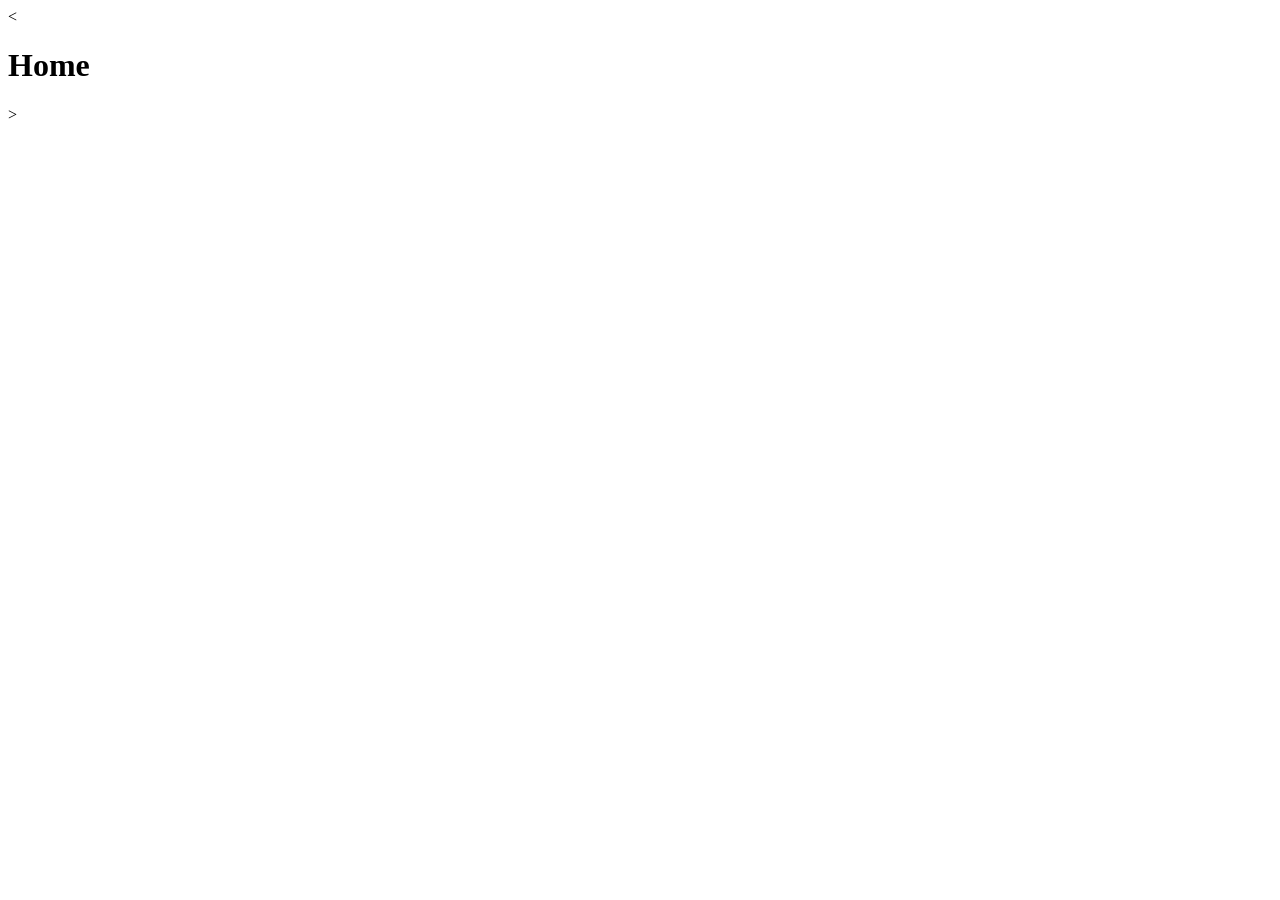
==== index.html @ 04987e0d "added a simple index.html file and a basic css file" ====
<!<!DOCTYPE <!DOCTYPE html>
<html lang="en">
    <head>
        <title>This is a demo</title>
        <meta charset="UTF-8">
        <meta name="viewport" content="width=device-width, initial-scale=1">
        <link href="css/style.css" rel="stylesheet">
    </head>
    <body>
        <<h1>Home</h1>
    </body>
</html>>
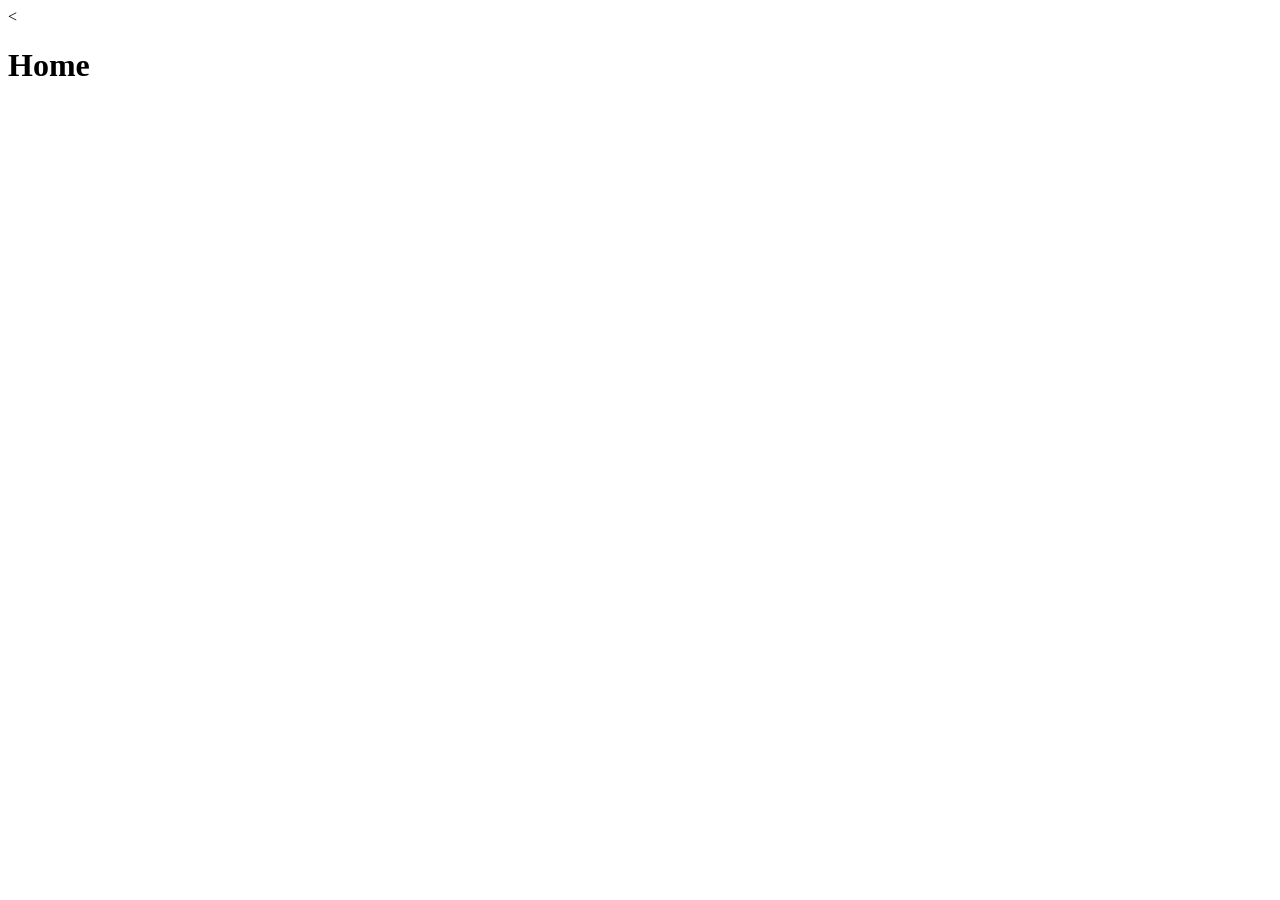
==== commit 9a7a6124: "OK" ====
--- a/index.html
+++ b/index.html
@@ -1,4 +1,4 @@
-<!<!DOCTYPE <!DOCTYPE html>
+<!DOCTYPE html>
 <html lang="en">
     <head>
         <title>This is a demo</title>
@@ -9,4 +9,4 @@
     <body>
         <<h1>Home</h1>
     </body>
-</html>>
+</html>
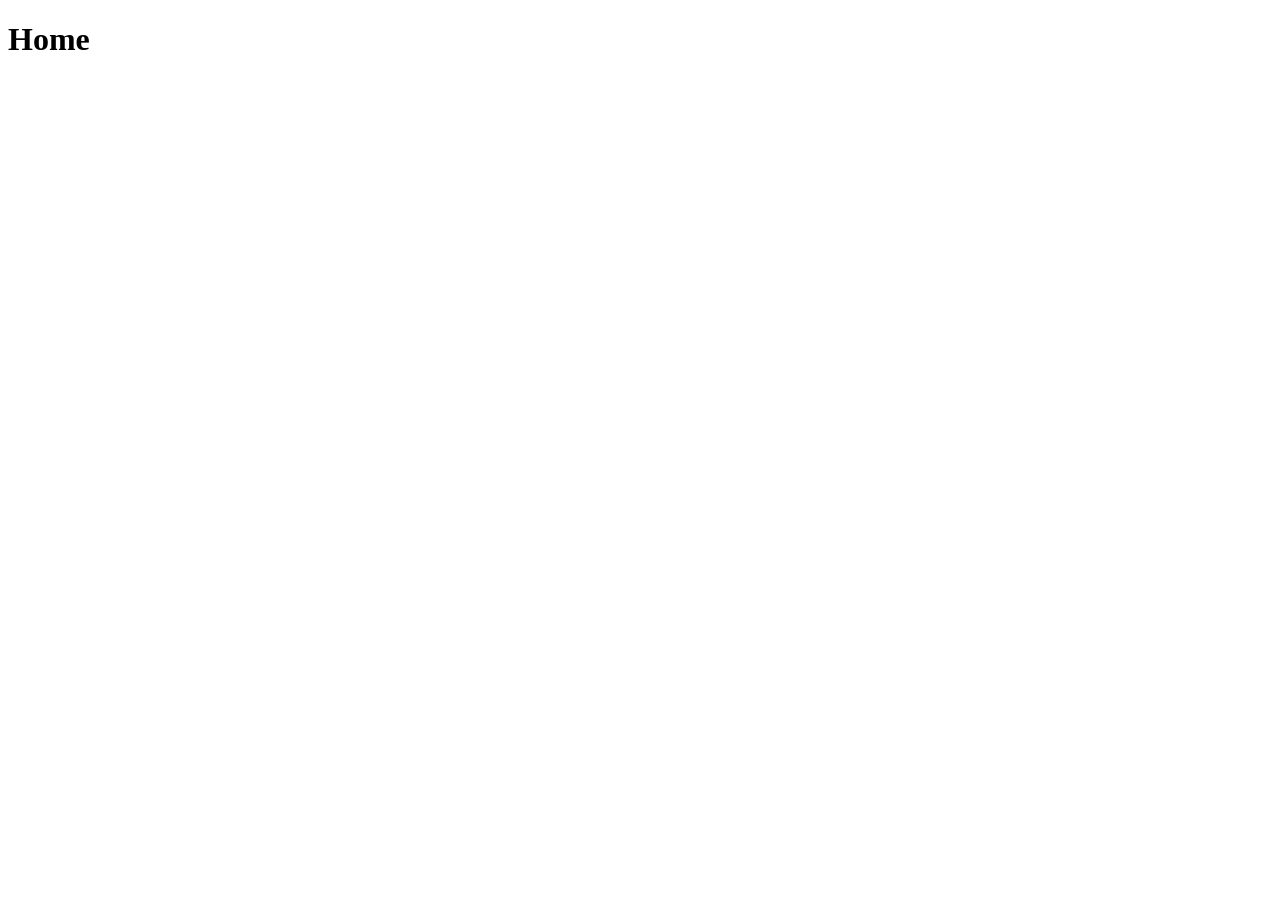
==== commit c569a412: "OK" ====
--- a/index.html
+++ b/index.html
@@ -7,6 +7,6 @@
         <link href="css/style.css" rel="stylesheet">
     </head>
     <body>
-        <<h1>Home</h1>
+        <h1>Home</h1>
     </body>
 </html>
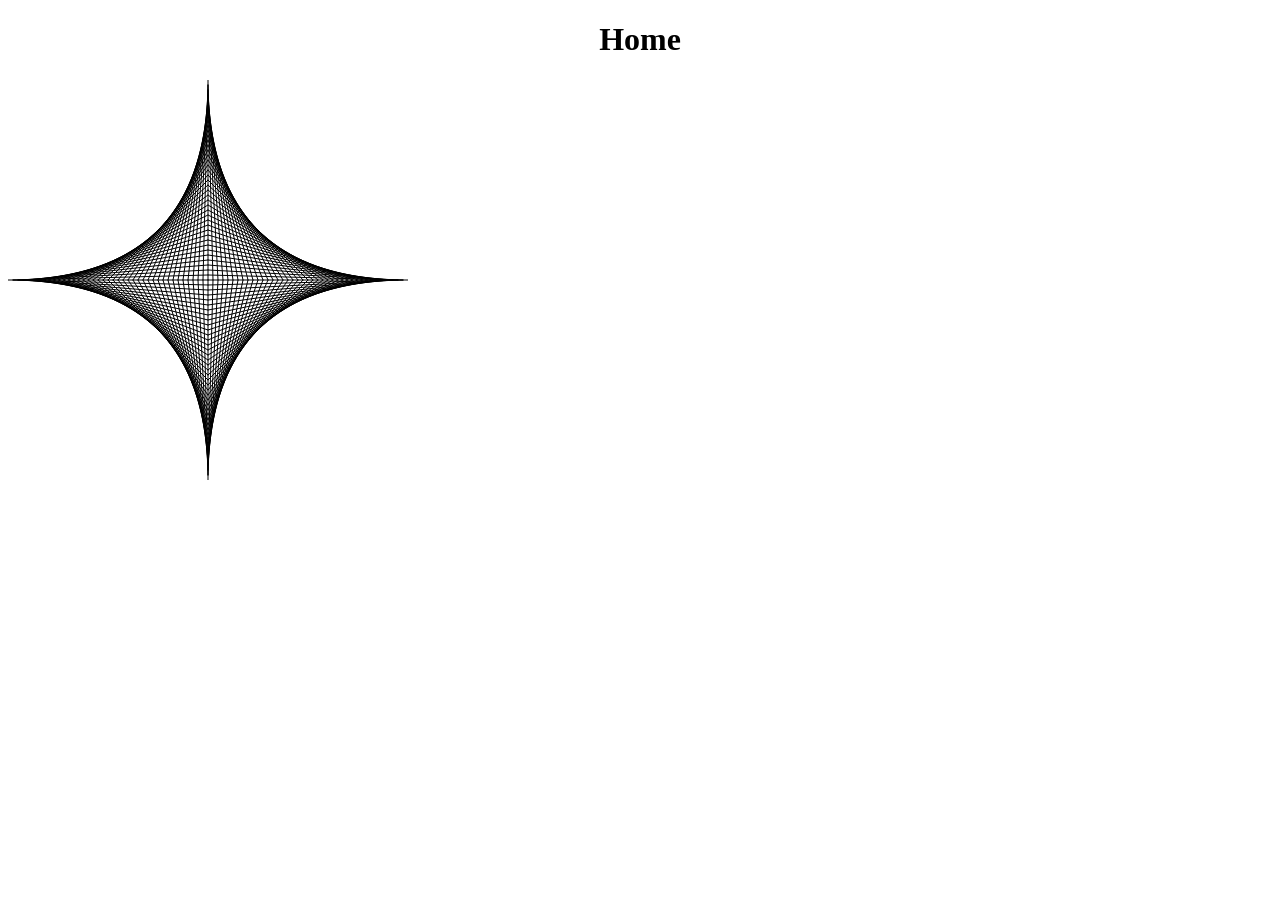
==== commit df413710: "OK" ====
--- a/index.html
+++ b/index.html
@@ -5,6 +5,8 @@
         <meta charset="UTF-8">
         <meta name="viewport" content="width=device-width, initial-scale=1">
         <link href="css/style.css" rel="stylesheet">
+        <script src="p5js/p5.js"></script>
+        <script src="p5_demo/sketch.js"></script>
     </head>
     <body>
         <h1>Home</h1>
--- a/css/style.css
+++ b/css/style.css
@@ -0,0 +1,8 @@
+body {
+    background-color: white
+}
+
+h1 {
+    color: black;
+    text-align: center;
+}
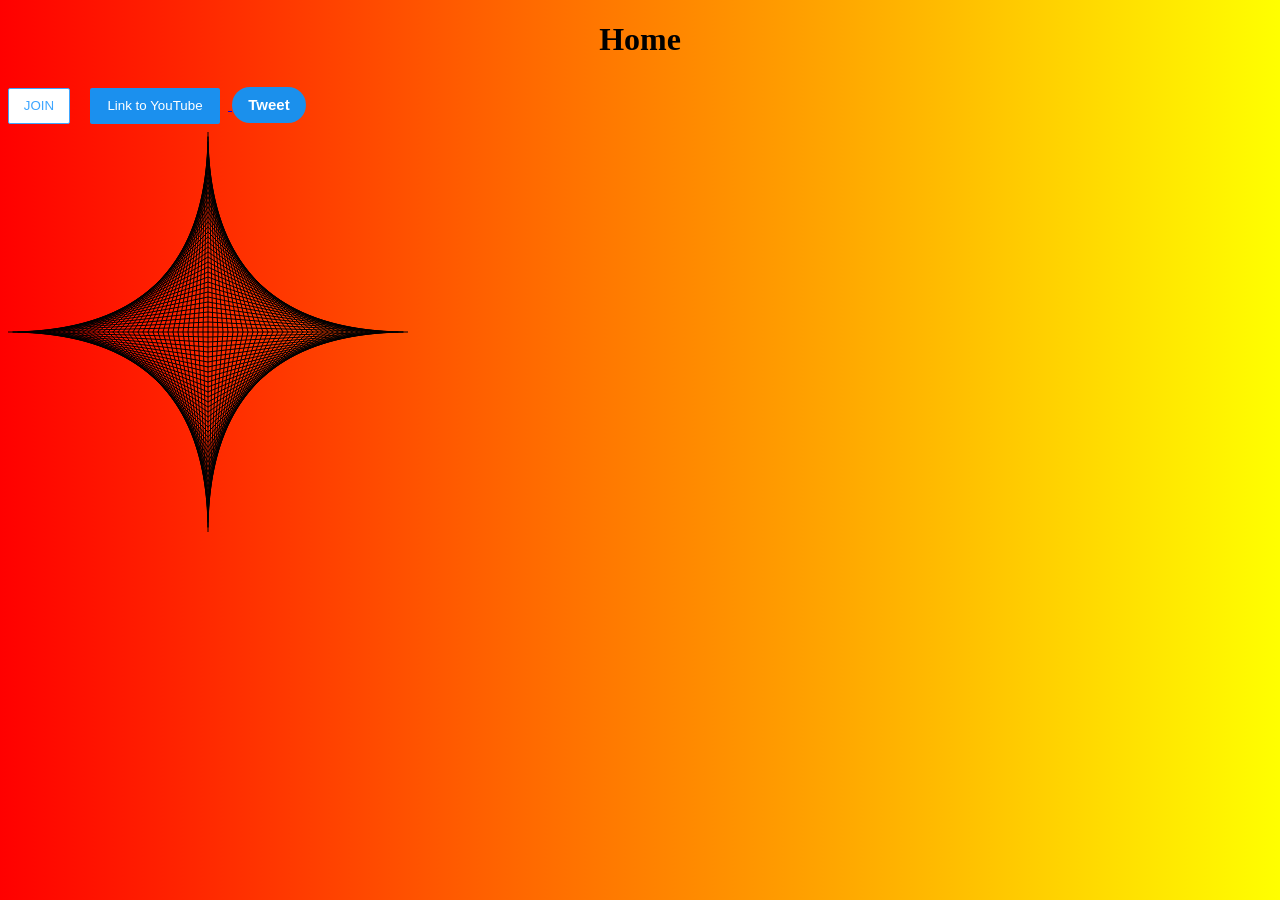
==== commit 01209f02: "OK" ====
--- a/index.html
+++ b/index.html
@@ -10,5 +10,16 @@
     </head>
     <body>
         <h1>Home</h1>
+        <button class="join-button">
+            JOIN
+        </button>
+        <a href="https://www.youtube.com" target="_blank">
+            <button class="youtube-link">
+                Link to YouTube
+            </button>
+        </a>
+        <button class="tweet">
+            Tweet
+        </button>
     </body>
 </html>
--- a/css/style.css
+++ b/css/style.css
@@ -1,8 +1,71 @@
 body {
-    background-color: white
+    /* background-image: linear-gradient(to right, #0D111D, #3D377D) */
+    background-image: linear-gradient(to right, red, yellow)
 }
 
 h1 {
     color: black;
     text-align: center;
 }
+
+.join-button {
+    background-color: white;
+    color: rgb(62, 166, 255);
+    border-color: rgb(62, 166, 255);
+    border-style: solid;
+    border-width: 1px;
+    height: 36px;
+    width: 62px;
+    border-radius: 2px;
+    cursor: pointer;
+    margin-right: 8px;
+    transition: background-color 0.15s, color 0.15s;
+}
+
+.join-button:hover {
+    /* background-color: red; */
+    background-color: rgb(41, 118, 210);
+    color: white;
+}
+
+.join-button:active {
+    /* background-color: blue; */
+    opacity: 0.7;
+}
+
+.youtube-link {
+    background-color: rgb(27, 144, 238);
+    color: white;
+    border: none;
+    height: 36px;
+    width: 130px;
+    border-radius: 2px;
+    cursor: pointer;
+    margin: 8px;
+    transition: opacity 0.15s;
+}
+
+.youtube-link:hover {
+    opacity: 0.8;
+}
+
+.youtube-link:active {
+    opacity: 0.6;
+}
+
+.tweet {
+    background-color: rgb(27, 144, 236);
+    color: white;
+    border: none;
+    height: 36px;
+    width: 74px;
+    border-radius: 18px;
+    font-weight: bold;
+    font-size: 15px;
+    cursor: pointer;
+    transition: box-shadow 0.15s;
+}
+
+.tweet:hover {
+    box-shadow: 5px 5px 10px rgba(0, 0, 0, 0.5);
+}
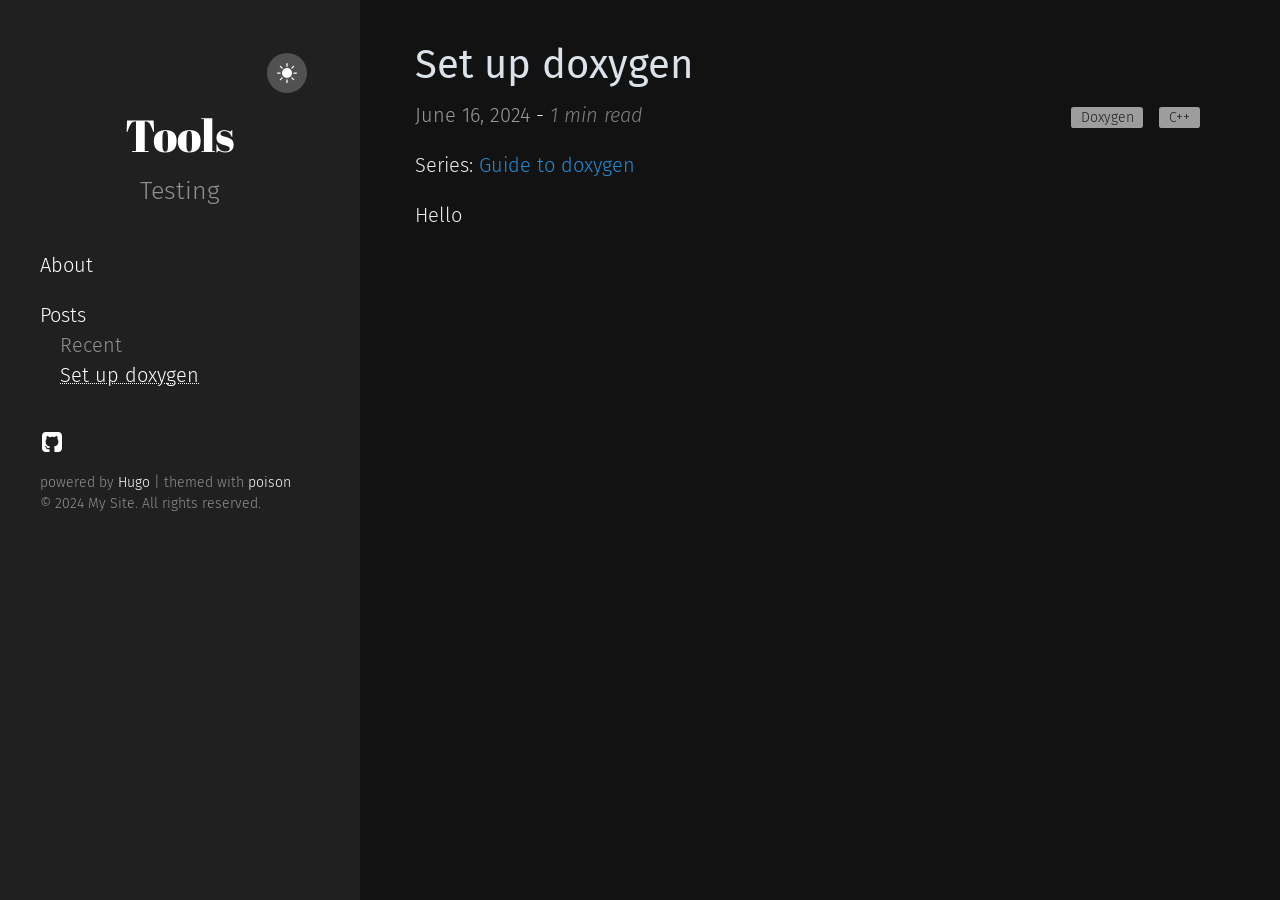
==== commit 044a17b2: "Files for github pages" ====
--- a/index.html
+++ b/index.html
@@ -1,25 +1,391 @@
 <!DOCTYPE html>
-<html lang="en">
-    <head>
-        <title>This is a demo</title>
-        <meta charset="UTF-8">
-        <meta name="viewport" content="width=device-width, initial-scale=1">
-        <link href="css/style.css" rel="stylesheet">
-        <script src="p5js/p5.js"></script>
-        <script src="p5_demo/sketch.js"></script>
-    </head>
-    <body>
-        <h1>Home</h1>
-        <button class="join-button">
-            JOIN
-        </button>
-        <a href="https://www.youtube.com" target="_blank">
-            <button class="youtube-link">
-                Link to YouTube
-            </button>
-        </a>
-        <button class="tweet">
-            Tweet
-        </button>
+<html xmlns="http://www.w3.org/1999/xhtml" xml:lang="en-us" lang="en-us">
+<head>
+    
+
+
+
+
+
+
+
+
+
+
+    
+
+
+
+
+
+
+
+<script defer language="javascript" type="text/javascript" src="/js/bundle.min.cbcd24d8731b2aea4f1fef1db2519a78fa4d97baf0a2241b1d0b9759cb5d5acc.js"></script>
+
+
+
+
+
+  
+
+
+
+    
+    <meta http-equiv="content-type" content="text/html; charset=utf-8">
+
+    
+    <meta name="viewport" content="width=device-width, initial-scale=1.0">
+
+    
+    <link rel="icon" href=/favicon.png>
+
+    
+    
+
+
+
+
+
+  
+  
+
+
+
+
+
+
+<!-- Open Graph image and Twitter Card metadata -->
+
+<title itemprop="name">Tools</title>
+<meta property="og:title" content=Tools />
+<meta name="twitter:title" content=Tools />
+<meta itemprop="name" content=Tools />
+<meta name="application-name" content=Tools />
+<meta property="og:site_name" content="My Site" />
+
+
+<meta name="description" content="Testing" />
+<meta itemprop="description" content="Testing" />
+<meta property="og:description" content="Testing" />
+<meta name="twitter:description" content="Testing" />
+
+
+<base href="/" />
+<link rel="canonical" href="/" itemprop="url" />
+<meta name="url" content="/" />
+<meta name="twitter:url" content="/" />
+<meta property="og:url" content="/" />
+
+
+<meta property="og:updated_time" content="2024-06-16T00:34:40&#43;05:30" />
+
+
+<link rel="sitemap" type="application/xml" title="Sitemap" href='/sitemap.xml' />
+<link href="/index.xml" rel="alternate" type="application/rss+xml" title="My Site" />
+
+<meta name="robots" content="index,follow" />
+<meta name="googlebot" content="index,follow" />
+
+
+<meta name="twitter:site" content="" />
+<meta name="twitter:creator" content="" />
+<meta property="fb:admins" content="" />
+
+
+<meta name="apple-mobile-web-app-title" content="My Site" />
+<meta name="apple-mobile-web-app-capable" content="yes" />
+<meta name="apple-mobile-web-app-status-bar-style" content="black" />
+
+
+
+
+
+
+<meta name="generator" content="Hugo 0.127.0">
+
+
+    
+    
+
+<link type="text/css" rel="stylesheet" href="/css/bundle.min.94a339836f89f0d25f31980cb6b0631da21e20af128308747ce44e0525eb16ef.css">
+
+
+    
+    <style>
+    body {
+        --sidebar-bg-color: #202020;
+        --sidebar-img-border-color: #515151;
+        --sidebar-p-color: #909090;
+        --sidebar-h1-color: #FFF;
+        --sidebar-a-color: #FFF;
+        --sidebar-socials-color: #FFF;
+        --text-color: #222;
+        --bkg-color: #FAF9F6;
+        --post-title-color: #303030;
+        --list-color: #5A5A5A;
+        --link-color: #268BD2;
+        --date-color: #515151;
+        --table-border-color: #E5E5E5;
+        --table-stripe-color: #F9F9F9;
+        --code-color: #000;
+        --code-background-color: #E5E5E5;
+        --code-block-color: #FFF;
+        --code-block-background-color: #272822;
+        --moon-sun-color: #FFF;
+        --moon-sun-background-color: #515151;
+    }
+    body.dark-theme {
+        --text-color: #EEE;
+        --bkg-color: #121212;
+        --post-title-color: #DBE2E9;
+        --list-color: #9D9D9D;
+        --link-color: #268BD2;
+        --date-color: #9A9A9A;
+        --table-border-color: #515151;
+        --table-stripe-color: #202020;
+        --code-color: #FFF;
+        --code-background-color: #515151;
+        --code-block-color: #FFF;
+        --code-block-background-color: #272822;
+    }
+    body {
+        background-color: var(--bkg-color);
+    }
+</style>
+
+</head>
+
+    <body class="dark-theme">
+        <div class="wrapper">
+            <aside class="sidebar">
+    <div class="container sidebar-sticky">
+        <div class="light-dark" align="right">
+    <button class="btn-light-dark" title="Toggle light/dark mode">
+        <svg class="moon" xmlns="http://www.w3.org/2000/svg" width="1em" height="1em" viewBox="0 0 16 16">
+            <path fill="currentColor" d="M6 .278a.768.768 0 0 1 .08.858a7.208 7.208 0 0 0-.878 3.46c0 4.021 3.278 7.277 7.318 7.277c.527 0 1.04-.055 1.533-.16a.787.787 0 0 1 .81.316a.733.733 0 0 1-.031.893A8.349 8.349 0 0 1 8.344 16C3.734 16 0 12.286 0 7.71C0 4.266 2.114 1.312 5.124.06A.752.752 0 0 1 6 .278z"/>
+        </svg>
+        <svg class="sun" xmlns="http://www.w3.org/2000/svg" width="1em" height="1em" viewBox="0 0 16 16">
+            <path fill="currentColor" d="M8 12a4 4 0 1 0 0-8a4 4 0 0 0 0 8zM8 0a.5.5 0 0 1 .5.5v2a.5.5 0 0 1-1 0v-2A.5.5 0 0 1 8 0zm0 13a.5.5 0 0 1 .5.5v2a.5.5 0 0 1-1 0v-2A.5.5 0 0 1 8 13zm8-5a.5.5 0 0 1-.5.5h-2a.5.5 0 0 1 0-1h2a.5.5 0 0 1 .5.5zM3 8a.5.5 0 0 1-.5.5h-2a.5.5 0 0 1 0-1h2A.5.5 0 0 1 3 8zm10.657-5.657a.5.5 0 0 1 0 .707l-1.414 1.415a.5.5 0 1 1-.707-.708l1.414-1.414a.5.5 0 0 1 .707 0zm-9.193 9.193a.5.5 0 0 1 0 .707L3.05 13.657a.5.5 0 0 1-.707-.707l1.414-1.414a.5.5 0 0 1 .707 0zm9.193 2.121a.5.5 0 0 1-.707 0l-1.414-1.414a.5.5 0 0 1 .707-.707l1.414 1.414a.5.5 0 0 1 0 .707zM4.464 4.465a.5.5 0 0 1-.707 0L2.343 3.05a.5.5 0 1 1 .707-.707l1.414 1.414a.5.5 0 0 1 0 .708z"/>
+        </svg>
+    </button>
+</div>
+
+        <div class="sidebar-about">
+    <h1 class="brand">
+        
+        
+            <a href="/">
+                <h1>Tools</h1>
+            </a>
+        
+    </h1>
+    <p class="lead">
+    Testing
+    </p>
+</div>
+
+        <nav>
+    <ul class="sidebar-nav">
+
+        
+        
+        
+        
+            
+
+            
+                
+                
+                    <li class="heading">
+                        <a href="/about/">About</a>
+                    </li>
+                    
+                
+            
+                
+                
+            
+            
+                
+                
+                        
+                
+            
+                
+                
+                        
+                
+                        
+                
+                        
+                
+            
+        
+        
+            
+
+            
+                
+                
+            
+                
+                
+                    <li class="heading">
+                        <a href="/posts/">Posts</a>
+                    </li>
+                    
+                        <li class="sub-heading">
+                            Recent
+                        </li>
+                        
+                            <li class="bullet">
+                                <a href="/posts/guide_to_doxygen_01/">Set up doxygen</a>
+                            </li>
+                        
+                    
+                
+            
+            
+                
+                
+                        
+                
+            
+                
+                
+                        
+                
+                        
+                
+                        
+                
+            
+        
+        
+            
+
+            
+                
+                
+            
+                
+                
+            
+            
+                
+                
+                        
+                
+            
+                
+                
+                        
+                
+                        
+                
+                        
+                
+            
+        
+
+    </ul>
+</nav>
+
+        
+    <a target="_blank" class="social" title="GitHub" href="https://github.com/debojitkumardas">
+        <svg xmlns="http://www.w3.org/2000/svg" width="1.2em" height="1.2em" viewBox="-2 -2 24 24">
+            <path fill="currentColor" d="M18.88 1.099C18.147.366 17.265 0 16.233 0H3.746C2.714 0 1.832.366 1.099 1.099C.366 1.832 0 2.714 0 3.746v12.487c0 1.032.366 1.914 1.099 2.647c.733.733 1.615 1.099 2.647 1.099H6.66c.19 0 .333-.007.429-.02a.504.504 0 0 0 .286-.169c.095-.1.143-.245.143-.435l-.007-.885c-.004-.564-.006-1.01-.006-1.34l-.3.052c-.19.035-.43.05-.721.046a5.555 5.555 0 0 1-.904-.091a2.026 2.026 0 0 1-.872-.39a1.651 1.651 0 0 1-.572-.8l-.13-.3a3.25 3.25 0 0 0-.41-.663c-.186-.243-.375-.407-.566-.494l-.09-.065a.956.956 0 0 1-.17-.156a.723.723 0 0 1-.117-.182c-.026-.061-.004-.111.065-.15c.07-.04.195-.059.378-.059l.26.04c.173.034.388.138.643.311a2.1 2.1 0 0 1 .631.677c.2.355.44.626.722.813c.282.186.566.28.852.28c.286 0 .533-.022.742-.065a2.59 2.59 0 0 0 .585-.196c.078-.58.29-1.028.637-1.34a8.907 8.907 0 0 1-1.333-.234a5.314 5.314 0 0 1-1.223-.507a3.5 3.5 0 0 1-1.047-.872c-.277-.347-.505-.802-.683-1.365c-.177-.564-.266-1.215-.266-1.952c0-1.049.342-1.942 1.027-2.68c-.32-.788-.29-1.673.091-2.652c.252-.079.625-.02 1.119.175c.494.195.856.362 1.086.5c.23.14.414.257.553.352a9.233 9.233 0 0 1 2.497-.338c.859 0 1.691.113 2.498.338l.494-.312a6.997 6.997 0 0 1 1.197-.572c.46-.174.81-.221 1.054-.143c.39.98.424 1.864.103 2.653c.685.737 1.028 1.63 1.028 2.68c0 .737-.089 1.39-.267 1.957c-.177.568-.407 1.023-.689 1.366a3.65 3.65 0 0 1-1.053.865c-.42.234-.828.403-1.223.507a8.9 8.9 0 0 1-1.333.235c.45.39.676 1.005.676 1.846v3.11c0 .147.021.266.065.357a.36.36 0 0 0 .208.189c.096.034.18.056.254.064c.074.01.18.013.318.013h2.914c1.032 0 1.914-.366 2.647-1.099c.732-.732 1.099-1.615 1.099-2.647V3.746c0-1.032-.367-1.914-1.1-2.647z"/>
+        </svg>
+    </a>
+
+
+
+
+
+
+
+
+
+
+
+
+
+
+
+
+
+        <p class="footnote">
+powered by <a target="_blank" href="https://gohugo.io">Hugo</a> | themed with <a target="_blank" href="https://github.com/lukeorth/poison">poison</a>
+    <br>
+    &copy; 2024 My Site. All rights reserved.
+</p>
+
+  </div>
+</aside>
+
+            <main class="content container">
+                <div class="posts">
+    
+    
+    <article class="post">
+        <div class="info">
+  <h1 class="post-title">
+    <a href="/posts/guide_to_doxygen_01/">Set up doxygen</a>
+  </h1>
+
+  <div class="headline">
+    <div>
+      
+      <time datetime=" 2024-06-16T00:34:40&#43;0530" class="post-date">
+        June 16, 2024
+      </time>
+      
+      <span> - </span>
+      <span class="reading-time">
+        
+          
+        
+
+        <span>1 min read</span>
+      </span>
+    </div>
+
+    
+    <ul class="tags">
+      
+      <li class="tag-Doxygen">
+        <a href="/tags/doxygen">Doxygen</a>
+      </li>
+      
+      <li class="tag-C&#43;&#43;">
+        <a href="/tags/c&#43;&#43;">C&#43;&#43;</a>
+      </li>
+      
+    </ul>
+    
+  </div>
+
+  
+  
+  <p class="seriesname">
+    Series: <a href="/series/guide-to-doxygen">Guide to doxygen</a>
+  </p>
+  
+
+  
+</div>
+
+        
+        Hello
+        
+        
+    </article>
+</div>
+
+
+
+            </main>
+            
+        </div>
     </body>
 </html>
--- a/css/bundle.min.94a339836f89f0d25f31980cb6b0631da21e20af128308747ce44e0525eb16ef.css
+++ b/css/bundle.min.94a339836f89f0d25f31980cb6b0631da21e20af128308747ce44e0525eb16ef.css
@@ -0,0 +1 @@
+*{-webkit-box-sizing:border-box;-moz-box-sizing:border-box;box-sizing:border-box}html,body{margin:0;padding:0}html{font-family:helvetica neue,Helvetica,Arial,sans-serif;font-size:16px;line-height:1.5}@media(min-width:38em){html{font-size:20px}}body{color:#515151;-webkit-text-size-adjust:100%;-ms-text-size-adjust:100%}a{color:var(--link-color);text-decoration:none}a:hover,a:focus{text-decoration:underline}h1,h2,h3,h4,h5,h6{margin-bottom:.5rem;font-weight:400;line-height:1.25;color:#313131;text-rendering:optimizeLegibility}h1{font-size:2rem}h2{margin-top:1rem;font-size:1.5rem}h3{margin-top:1.5rem;font-size:1.25rem}h4,h5,h6{margin-top:1rem;font-size:1rem}p{margin-top:0;margin-bottom:1rem}strong{color:#303030}ul,ol,dl{margin-top:0;margin-bottom:1rem}dt{font-weight:700}dd{margin-bottom:.5rem}hr{position:relative;margin:1.5rem 0;border:0;border-top:2px solid #ccc;border-bottom:1px solid #fff}abbr{font-size:85%;font-weight:700;color:#555;text-transform:uppercase}abbr[title]{cursor:help;border-bottom:1px dotted #e5e5e5}code,pre{font-family:Menlo,Monaco,courier new,monospace}code{padding:.25em .5em;font-size:85%;color:#bf616a;background-color:#f9f9f9;border-radius:3px}pre{display:block;margin-top:0;margin-bottom:1rem;padding:1rem;font-size:.8rem;line-height:1.4;white-space:pre;white-space:pre-wrap;word-break:break-all;word-wrap:break-word;background-color:#f9f9f9}pre code{padding:0;font-size:100%;color:inherit;background-color:transparent}.highlight{margin-bottom:1rem;border-radius:4px}.highlight pre{margin-bottom:0}blockquote{padding:.5rem 1rem;margin:.8rem 0;color:#7a7a7a;border-left:.25rem solid #e5e5e5}blockquote p:last-child{margin-bottom:0}@media(min-width:30em){blockquote{padding-right:5rem;padding-left:1.25rem}.container{margin-right:auto}}img{display:block;margin:0 0 1rem;border-radius:5px;max-width:100%;height:auto}.lead{font-size:1.25rem;font-weight:300}.message{margin-bottom:1rem;padding:1rem;color:#717171;background-color:#f9f9f9}.container{max-width:38rem;padding-left:1rem;padding-right:1rem}.masthead{padding-top:1rem;padding-bottom:1rem;margin-bottom:3rem}.masthead-title{margin-top:0;margin-bottom:0;color:#505050}.masthead-title a{color:#505050}.masthead-title small{font-size:75%;font-weight:400;color:silver;letter-spacing:0}.page,.post{margin-bottom:4em}.page-title,.post-title,.post-title a{color:#303030}.page-title,.post-title{margin-top:0}.post-date{display:block;margin-top:-.5rem;margin-bottom:1rem;color:#9a9a9a}.related{padding-top:2rem;padding-bottom:2rem;border-top:1px solid #eee}.related-posts{padding-left:0;list-style:none}.related-posts h3{margin-top:0}.related-posts li small{font-size:75%;color:#999}.related-posts li a:hover{color:#268bd2;text-decoration:none}.related-posts li a:hover small{color:inherit}.comments{margin-top:3em}.pagination{overflow:hidden;margin-left:-1rem;margin-right:-1rem;font-family:pt sans,Helvetica,Arial,sans-serif;color:#ccc;text-align:center}.pagination-item{display:block;padding:1rem;border:1px solid #eee}.pagination-item:first-child{margin-bottom:-1px}a.pagination-item:hover{background-color:#f5f5f5}@media(min-width:30em){.pagination{margin:3rem 0}.pagination-item{float:left;width:50%}.pagination-item:first-child{margin-bottom:0;border-top-left-radius:4px;border-bottom-left-radius:4px}.pagination-item:last-child{margin-left:-1px;border-top-right-radius:4px;border-bottom-right-radius:4px}}.copy-success{background:0 0;border:none;background-image:url(/icons/copy_success.svg);width:24px;height:24px;background-size:contain;background-repeat:no-repeat;background-position:50%;position:absolute;top:0;right:0;z-index:10}.copy-button{background:0 0;border:none;width:24px;height:24px;background-image:url(/icons/copy_content.svg);background-size:contain;background-repeat:no-repeat;background-position:50%;position:absolute;top:0;right:0;z-index:10;padding:10px;cursor:pointer;transition:opacity .3s ease}.copy-button:hover{opacity:.8}.copy-button:active{transform:scale(.95);opacity:.7}.code-container{position:relative;display:inline-block;width:100%}.hll{background-color:#ffc}.c{color:#999}.err{color:#a00;background-color:#faa}.k{color:#069}.o{color:#555}.cm{color:#09f;font-style:italic}.cp{color:#099}.c1{color:#999}.cs{color:#999}.gd{background-color:#fcc;border:1px solid #c00}.ge{font-style:italic}.gr{color:red}.gh{color:#030}.gi{background-color:#cfc;border:1px solid #0c0}.go{color:#aaa}.gp{color:#009}.gs{}.gu{color:#030}.gt{color:#9c6}.kc{color:#069}.kd{color:#069}.kn{color:#069}.kp{color:#069}.kr{color:#069}.kt{color:#078}.m{color:#f60}.s{color:#d44950}.na{color:#4f9fcf}.nb{color:#366}.nc{color:#0a8}.no{color:#360}.nd{color:#99f}.ni{color:#999}.ne{color:#c00}.nf{color:#c0f}.nl{color:#99f}.nn{color:#0cf}.nt{color:#2f6f9f}.nv{color:#033}.ow{color:#000}.w{color:#bbb}.mf{color:#f60}.mh{color:#f60}.mi{color:#f60}.mo{color:#f60}.sb{color:#c30}.sc{color:#c30}.sd{color:#c30;font-style:italic}.s2{color:#c30}.se{color:#c30}.sh{color:#c30}.si{color:#a00}.sx{color:#c30}.sr{color:#3aa}.s1{color:#c30}.ss{color:#fc3}.bp{color:#366}.vc{color:#033}.vg{color:#033}.vi{color:#033}.il{color:#f60}.css .o,.css .o+.nt,.css .nt+.nt{color:#999}html{font-family:fira sans,sans-serif;font-weight:300}@media(min-width:48em){html{font-size:16px}}@media(min-width:58em){html{font-size:20px}}pre{tab-size:4}.sidebar{text-align:center;padding:2rem 1rem;color:rgba(255,255,255,.5);flex-shrink:0}@media(min-width:48em){.sidebar{top:0;left:0;bottom:0;width:18rem;text-align:left;overflow-y:auto;scrollbar-width:thin;scrollbar-color:#464646 auto}::-webkit-scrollbar{width:7px}::-webkit-scrollbar-track{background:0 0;border-radius:10px}::-webkit-scrollbar-thumb{background-color:#464646;border-radius:10px}::-webkit-scrollbar-thumb:hover{background-color:#969696}}.sidebar a,li{color:var(--sidebar-a-color)}.sidebar-about{text-align:center;color:var(--sidebar-p-color)}.sidebar-about h1{color:var(--sidebar-h1-color);margin-top:0;font-weight:300;font-size:1.5em;font-family:abril fatface,serif}.sidebar-nav{margin-top:2rem;margin-bottom:2rem;padding-left:0;list-style:none}.subnav{list-style:none;padding-left:0}.sidebar-nav-item{display:block}a.sidebar-nav-item:hover,a.sidebar-nav-item:focus{text-decoration:underline}.sidebar-nav-item.active{font-weight:700}@media(min-width:48em){.sidebar-sticky{top:1rem;width:16rem}}.content{padding-top:2rem;padding-bottom:2rem}@media(min-width:48em){.content{max-width:38rem;margin-left:2rem;margin-right:1.75rem}}@media(min-width:64em){.content{max-width:44rem;margin-left:2rem;margin-right:1.75rem}}.footnote{font-size:.7em;margin-top:.5rem;color:var(--sidebar-p-color)}.go{color:#444}.badge{display:inline;vertical-align:bottom}.badges{float:right}.brand{font-size:4em;margin-bottom:0}@media(min-width:48em){.content{max-width:38rem;margin-left:1.75rem;margin-right:2rem}}@media(min-width:64em){.content{max-width:44rem;margin-left:1.75rem;margin-right:2rem}}.theme-base-08 .sidebar{background-color:#ac4142}.theme-base-08 .content a,.theme-base-08 .related-posts li a:hover{color:#ac4142}.theme-base-09 .sidebar{background-color:#d28445}.theme-base-09 .content a,.theme-base-09 .related-posts li a:hover{color:#d28445}.theme-base-0a .sidebar{background-color:#f4bf75}.theme-base-0a .content a,.theme-base-0a .related-posts li a:hover{color:#f4bf75}.theme-base-0b .sidebar{background-color:#90a959}.theme-base-0b .content a,.theme-base-0b .related-posts li a:hover{color:#90a959}.theme-base-0c .sidebar{background-color:#75b5aa}.theme-base-0c .content a,.theme-base-0c .related-posts li a:hover{color:#75b5aa}.theme-base-0d .sidebar{background-color:#6a9fb5}.theme-base-0d .content a,.theme-base-0d .related-posts li a:hover{color:#6a9fb5}.theme-base-0e .sidebar{background-color:#aa759f}.theme-base-0e .content a,.theme-base-0e .related-posts li a:hover{color:#aa759f}.theme-base-0f .sidebar{background-color:#8f5536}.theme-base-0f .content a,.theme-base-0f .related-posts li a:hover{color:#8f5536}body.layout-reverse .container.content{direction:rtl}body.layout-reverse .wrapper{justify-content:flex-end;flex-direction:row-reverse}.sub-heading{color:var(--sidebar-p-color)}@media(min-width:48em){.bullet{margin-left:1em;text-decoration-line:underline;text-decoration-style:dotted;text-decoration-thickness:1%}.sub-heading{margin-left:1em}.btn-light-dark svg{margin:auto;width:20px;height:20px;color:#000}.container.content{overflow-y:auto;padding-right:2rem;flex-grow:1}}@media(max-width:48em){body>.wrapper,body.layout-reverse .wrapper{flex-direction:column}body{overflow:auto!important;height:auto!important}.heading{font-weight:400}.entries{padding-left:0}.btn-light-dark svg{margin:auto;width:20px;height:20px;color:#000}}h1,h2,h3,h4,h5,strong{color:var(--text-color)}.content div,p,table{color:var(--text-color)}.page-title,.post-title,.post-title a{color:var(--post-title-color)}.content li,li>p{color:var(--list-color)}.content code{color:var(--code-color);background-color:var(--code-background-color)!important}.content a code{color:var(--link-color)}.content pre{color:var(--code-block-color);background-color:var(--code-block-background-color)!important}.content pre code{color:var(--code-block-color);background-color:transparent!important}.btn-light-dark .moon{color:var(--moon-sun-color)}.btn-light-dark .sun{color:var(--moon-sun-color)}.btn-light-dark{padding:0;margin:1em;border-radius:50%;border:none;cursor:pointer;text-align:center;width:40px;height:40px;background-color:var(--moon-sun-background-color)}body{overflow:hidden;height:100vh}body>.wrapper{display:flex;height:100%}.container.content{overflow-y:auto;flex-grow:1}.layout-reverse .container.content{padding-right:0;padding-left:2rem}.container.content::-webkit-scrollbar{width:3px}.container.content::-webkit-scrollbar-thumb{border-radius:1.5px}.container.content::-webkit-scrollbar-track{margin:5.5em 0}.sidebar{background-color:var(--sidebar-bg-color)}.lead{text-align:center;color:var(--sidebar-p-color)}.sidebar-about img{margin-left:auto;margin-right:auto;text-align:center;border:2px solid var(--sidebar-img-border-color);border-radius:50%;height:180px;width:180px}.social{margin-right:.5em;text-decoration:none!important;color:var(--sidebar-socials-color)!important}.heading{margin-top:1em}.post-date{display:inline-block;color:var(--date-color)}.info span{display:inline-block}.info ul{display:inline-block;float:right}.info ul li{margin-left:.5em}.headline{display:flex;justify-content:space-between;align-items:center;align-content:center}.reading-time{color:gray;font-style:italic}.newsletters .help-block-for-success{display:none;margin:.25rem 1rem .25rem 0;text-align:center;color:green}.newsletters .help-block-for-error{display:none;margin:.25rem 1rem .25rem 0;text-align:center;color:#de0928}.newsletters .help-block-show{display:block}.newsletters form{display:flex;align-content:center;justify-content:center;flex-flow:row wrap}.newsletters .email-subscription-form-hide{display:none}.newsletters label{margin:.25rem 1rem .25rem 0;text-align:center}.newsletters input{margin:.25rem 1rem .25rem 0;font-size:.75rem;padding:.25rem .5rem;border:1px solid var(--text-color);border-radius:.25rem}.newsletters input:focus-visible{outline:none}.newsletters button{background-color:transparent;color:var(--text-color);padding:.25rem .5rem;border-radius:.25rem;border:1px solid var(--text-color);font-family:inherit;font-size:.85rem;cursor:pointer;margin:.25rem 0}.tags{padding-left:0}.tags li{display:inline;text-decoration:none}.tags li a{color:var(--table-stripe-color);display:inline-block;padding:0 .7em;text-align:center;font-size:.7em;background-color:var(--list-color);border-radius:.2em}table{margin-bottom:1rem;width:100%;border:1px solid var(--table-border-color);border-collapse:collapse}td,th{padding:.25rem .5rem;border:1px solid var(--table-border-color)}tbody tr:nth-child(odd) td,tbody tr:nth-child(odd) th{background-color:var(--table-stripe-color)}.entries li{display:flex}.entries li .title{order:1}.entries li .published{order:3}.entries li::after{background-image:radial-gradient(circle,currentcolor 1px,transparent 1.5px);background-position:bottom;background-size:1ex 3.5px;background-repeat:space no-repeat;content:"";flex-grow:1;height:1.1em;order:2}.article-toc{display:none;font-size:.9em;width:20em;margin-top:5em;overflow-y:auto;line-height:1.4em;max-height:85%}.article-toc .toc-wrapper{position:fixed}.article-toc nav{margin-left:1em}.article-toc h4{margin-left:0}.article-toc ul{margin-bottom:0;padding:0}.article-toc li{list-style:none;margin-left:20px;margin-top:2px}.article-toc li a{color:var(--text-color);text-decoration:none}.article-toc li.active{font-weight:700}.article-toc li.inactive{font-weight:300}@media screen and (min-width:100em){.article-toc{display:block}}.next-post{text-align:right;float:right}.previous-post{float:left}.content pre code{white-space:pre}div.highlight pre{overflow-x:auto}#page-nav{text-align:center}#page-nav a{margin:0 .2em}#page-nav span{margin:0 .2em}.next{float:right;display:inline}.prev{float:left;display:inline}.current{color:var(--text-color)}@font-face{font-family:fira sans;font-style:normal;font-weight:300;src:local(''),url(/fonts/fira-sans-v16-latin-300.woff2)format('woff2'),url(/fonts/fira-sans-v16-latin-300.woff)format('woff')}@font-face{font-family:fira sans;font-style:italic;font-weight:300;src:local(''),url(/fonts/fira-sans-v16-latin-300italic.woff2)format('woff2'),url(/fonts/fira-sans-v16-latin-300italic.woff)format('woff')}@font-face{font-family:fira sans;font-style:normal;font-weight:400;src:local(''),url(/fonts/fira-sans-v16-latin-regular.woff2)format('woff2'),url(/fonts/fira-sans-v16-latin-regular.woff)format('woff')}@font-face{font-family:fira sans;font-style:italic;font-weight:400;src:local(''),url(/fonts/fira-sans-v16-latin-italic.woff2)format('woff2'),url(/fonts/fira-sans-v16-latin-italic.woff)format('woff')}@font-face{font-family:pt sans;font-style:normal;font-weight:400;src:local(''),url(/fonts/pt-sans-v17-latin-regular.woff2)format('woff2'),url(/fonts/pt-sans-v17-latin-regular.woff)format('woff')}@font-face{font-family:pt sans;font-style:italic;font-weight:400;src:local(''),url(/fonts/pt-sans-v17-latin-italic.woff2)format('woff2'),url(/fonts/pt-sans-v17-latin-italic.woff)format('woff')}@font-face{font-family:pt sans;font-style:normal;font-weight:700;src:local(''),url(/fonts/pt-sans-v17-latin-700.woff2)format('woff2'),url(/fonts/pt-sans-v17-latin-700.woff)format('woff')}@font-face{font-family:pt sans;font-style:italic;font-weight:700;src:local(''),url(/fonts/pt-sans-v17-latin-700italic.woff2)format('woff2'),url(/fonts/pt-sans-v17-latin-700italic.woff)format('woff')}@font-face{font-family:abril fatface;font-style:normal;font-weight:400;src:local(''),url(/fonts/abril-fatface-v19-latin-regular.woff2)format('woff2'),url(/fonts/abril-fatface-v19-latin-regular.woff)format('woff')}@font-face{font-family:KaTeX_AMS;font-style:normal;font-weight:400;src:url(fonts/KaTeX_AMS-Regular.woff2)format("woff2"),url(fonts/KaTeX_AMS-Regular.woff)format("woff"),url(fonts/KaTeX_AMS-Regular.ttf)format("truetype")}@font-face{font-family:KaTeX_Caligraphic;font-style:normal;font-weight:700;src:url(fonts/KaTeX_Caligraphic-Bold.woff2)format("woff2"),url(fonts/KaTeX_Caligraphic-Bold.woff)format("woff"),url(fonts/KaTeX_Caligraphic-Bold.ttf)format("truetype")}@font-face{font-family:KaTeX_Caligraphic;font-style:normal;font-weight:400;src:url(fonts/KaTeX_Caligraphic-Regular.woff2)format("woff2"),url(fonts/KaTeX_Caligraphic-Regular.woff)format("woff"),url(fonts/KaTeX_Caligraphic-Regular.ttf)format("truetype")}@font-face{font-family:KaTeX_Fraktur;font-style:normal;font-weight:700;src:url(fonts/KaTeX_Fraktur-Bold.woff2)format("woff2"),url(fonts/KaTeX_Fraktur-Bold.woff)format("woff"),url(fonts/KaTeX_Fraktur-Bold.ttf)format("truetype")}@font-face{font-family:KaTeX_Fraktur;font-style:normal;font-weight:400;src:url(fonts/KaTeX_Fraktur-Regular.woff2)format("woff2"),url(fonts/KaTeX_Fraktur-Regular.woff)format("woff"),url(fonts/KaTeX_Fraktur-Regular.ttf)format("truetype")}@font-face{font-family:KaTeX_Main;font-style:normal;font-weight:700;src:url(fonts/KaTeX_Main-Bold.woff2)format("woff2"),url(fonts/KaTeX_Main-Bold.woff)format("woff"),url(fonts/KaTeX_Main-Bold.ttf)format("truetype")}@font-face{font-family:KaTeX_Main;font-style:italic;font-weight:700;src:url(fonts/KaTeX_Main-BoldItalic.woff2)format("woff2"),url(fonts/KaTeX_Main-BoldItalic.woff)format("woff"),url(fonts/KaTeX_Main-BoldItalic.ttf)format("truetype")}@font-face{font-family:KaTeX_Main;font-style:italic;font-weight:400;src:url(fonts/KaTeX_Main-Italic.woff2)format("woff2"),url(fonts/KaTeX_Main-Italic.woff)format("woff"),url(fonts/KaTeX_Main-Italic.ttf)format("truetype")}@font-face{font-family:KaTeX_Main;font-style:normal;font-weight:400;src:url(fonts/KaTeX_Main-Regular.woff2)format("woff2"),url(fonts/KaTeX_Main-Regular.woff)format("woff"),url(fonts/KaTeX_Main-Regular.ttf)format("truetype")}@font-face{font-family:KaTeX_Math;font-style:italic;font-weight:700;src:url(fonts/KaTeX_Math-BoldItalic.woff2)format("woff2"),url(fonts/KaTeX_Math-BoldItalic.woff)format("woff"),url(fonts/KaTeX_Math-BoldItalic.ttf)format("truetype")}@font-face{font-family:KaTeX_Math;font-style:italic;font-weight:400;src:url(fonts/KaTeX_Math-Italic.woff2)format("woff2"),url(fonts/KaTeX_Math-Italic.woff)format("woff"),url(fonts/KaTeX_Math-Italic.ttf)format("truetype")}@font-face{font-family:katex_sansserif;font-style:normal;font-weight:700;src:url(fonts/KaTeX_SansSerif-Bold.woff2)format("woff2"),url(fonts/KaTeX_SansSerif-Bold.woff)format("woff"),url(fonts/KaTeX_SansSerif-Bold.ttf)format("truetype")}@font-face{font-family:katex_sansserif;font-style:italic;font-weight:400;src:url(fonts/KaTeX_SansSerif-Italic.woff2)format("woff2"),url(fonts/KaTeX_SansSerif-Italic.woff)format("woff"),url(fonts/KaTeX_SansSerif-Italic.ttf)format("truetype")}@font-face{font-family:katex_sansserif;font-style:normal;font-weight:400;src:url(fonts/KaTeX_SansSerif-Regular.woff2)format("woff2"),url(fonts/KaTeX_SansSerif-Regular.woff)format("woff"),url(fonts/KaTeX_SansSerif-Regular.ttf)format("truetype")}@font-face{font-family:KaTeX_Script;font-style:normal;font-weight:400;src:url(fonts/KaTeX_Script-Regular.woff2)format("woff2"),url(fonts/KaTeX_Script-Regular.woff)format("woff"),url(fonts/KaTeX_Script-Regular.ttf)format("truetype")}@font-face{font-family:KaTeX_Size1;font-style:normal;font-weight:400;src:url(fonts/KaTeX_Size1-Regular.woff2)format("woff2"),url(fonts/KaTeX_Size1-Regular.woff)format("woff"),url(fonts/KaTeX_Size1-Regular.ttf)format("truetype")}@font-face{font-family:KaTeX_Size2;font-style:normal;font-weight:400;src:url(fonts/KaTeX_Size2-Regular.woff2)format("woff2"),url(fonts/KaTeX_Size2-Regular.woff)format("woff"),url(fonts/KaTeX_Size2-Regular.ttf)format("truetype")}@font-face{font-family:KaTeX_Size3;font-style:normal;font-weight:400;src:url(fonts/KaTeX_Size3-Regular.woff2)format("woff2"),url(fonts/KaTeX_Size3-Regular.woff)format("woff"),url(fonts/KaTeX_Size3-Regular.ttf)format("truetype")}@font-face{font-family:KaTeX_Size4;font-style:normal;font-weight:400;src:url(fonts/KaTeX_Size4-Regular.woff2)format("woff2"),url(fonts/KaTeX_Size4-Regular.woff)format("woff"),url(fonts/KaTeX_Size4-Regular.ttf)format("truetype")}@font-face{font-family:KaTeX_Typewriter;font-style:normal;font-weight:400;src:url(fonts/KaTeX_Typewriter-Regular.woff2)format("woff2"),url(fonts/KaTeX_Typewriter-Regular.woff)format("woff"),url(fonts/KaTeX_Typewriter-Regular.ttf)format("truetype")}.katex{text-rendering:auto;font:1.21em KaTeX_Main,Times New Roman,serif;line-height:1.2;text-indent:0}.katex *{-ms-high-contrast-adjust:none!important;border-color:initial}.katex .katex-version:after{content:"0.16.3"}.katex .katex-mathml{clip:rect(1px,1px,1px,1px);border:0;height:1px;overflow:hidden;padding:0;position:absolute;width:1px}.katex .katex-html>.newline{display:block}.katex .base{position:relative;white-space:nowrap;width:-webkit-min-content;width:-moz-min-content;width:min-content}.katex .base,.katex .strut{display:inline-block}.katex .textbf{font-weight:700}.katex .textit{font-style:italic}.katex .textrm{font-family:KaTeX_Main}.katex .textsf{font-family:KaTeX_SansSerif}.katex .texttt{font-family:KaTeX_Typewriter}.katex .mathnormal{font-family:KaTeX_Math;font-style:italic}.katex .mathit{font-family:KaTeX_Main;font-style:italic}.katex .mathrm{font-style:normal}.katex .mathbf{font-family:KaTeX_Main;font-weight:700}.katex .boldsymbol{font-family:KaTeX_Math;font-style:italic;font-weight:700}.katex .amsrm,.katex .mathbb,.katex .textbb{font-family:KaTeX_AMS}.katex .mathcal{font-family:KaTeX_Caligraphic}.katex .mathfrak,.katex .textfrak{font-family:KaTeX_Fraktur}.katex .mathtt{font-family:KaTeX_Typewriter}.katex .mathscr,.katex .textscr{font-family:KaTeX_Script}.katex .mathsf,.katex .textsf{font-family:KaTeX_SansSerif}.katex .mathboldsf,.katex .textboldsf{font-family:KaTeX_SansSerif;font-weight:700}.katex .mathitsf,.katex .textitsf{font-family:KaTeX_SansSerif;font-style:italic}.katex .mainrm{font-family:KaTeX_Main;font-style:normal}.katex .vlist-t{border-collapse:collapse;display:inline-table;table-layout:fixed}.katex .vlist-r{display:table-row}.katex .vlist{display:table-cell;position:relative;vertical-align:bottom}.katex .vlist>span{display:block;height:0;position:relative}.katex .vlist>span>span{display:inline-block}.katex .vlist>span>.pstrut{overflow:hidden;width:0}.katex .vlist-t2{margin-right:-2px}.katex .vlist-s{display:table-cell;font-size:1px;min-width:2px;vertical-align:bottom;width:2px}.katex .vbox{align-items:baseline;display:inline-flex;flex-direction:column}.katex .hbox{width:100%}.katex .hbox,.katex .thinbox{display:inline-flex;flex-direction:row}.katex .thinbox{max-width:0;width:0}.katex .msupsub{text-align:left}.katex .mfrac>span>span{text-align:center}.katex .mfrac .frac-line{border-bottom-style:solid;display:inline-block;width:100%}.katex .hdashline,.katex .hline,.katex .mfrac .frac-line,.katex .overline .overline-line,.katex .rule,.katex .underline .underline-line{min-height:1px}.katex .mspace{display:inline-block}.katex .clap,.katex .llap,.katex .rlap{position:relative;width:0}.katex .clap>.inner,.katex .llap>.inner,.katex .rlap>.inner{position:absolute}.katex .clap>.fix,.katex .llap>.fix,.katex .rlap>.fix{display:inline-block}.katex .llap>.inner{right:0}.katex .clap>.inner,.katex .rlap>.inner{left:0}.katex .clap>.inner>span{margin-left:-50%;margin-right:50%}.katex .rule{border:0 solid;display:inline-block;position:relative}.katex .hline,.katex .overline .overline-line,.katex .underline .underline-line{border-bottom-style:solid;display:inline-block;width:100%}.katex .hdashline{border-bottom-style:dashed;display:inline-block;width:100%}.katex .sqrt>.root{margin-left:.27777778em;margin-right:-.55555556em}.katex .fontsize-ensurer.reset-size1.size1,.katex .sizing.reset-size1.size1{font-size:1em}.katex .fontsize-ensurer.reset-size1.size2,.katex .sizing.reset-size1.size2{font-size:1.2em}.katex .fontsize-ensurer.reset-size1.size3,.katex .sizing.reset-size1.size3{font-size:1.4em}.katex .fontsize-ensurer.reset-size1.size4,.katex .sizing.reset-size1.size4{font-size:1.6em}.katex .fontsize-ensurer.reset-size1.size5,.katex .sizing.reset-size1.size5{font-size:1.8em}.katex .fontsize-ensurer.reset-size1.size6,.katex .sizing.reset-size1.size6{font-size:2em}.katex .fontsize-ensurer.reset-size1.size7,.katex .sizing.reset-size1.size7{font-size:2.4em}.katex .fontsize-ensurer.reset-size1.size8,.katex .sizing.reset-size1.size8{font-size:2.88em}.katex .fontsize-ensurer.reset-size1.size9,.katex .sizing.reset-size1.size9{font-size:3.456em}.katex .fontsize-ensurer.reset-size1.size10,.katex .sizing.reset-size1.size10{font-size:4.148em}.katex .fontsize-ensurer.reset-size1.size11,.katex .sizing.reset-size1.size11{font-size:4.976em}.katex .fontsize-ensurer.reset-size2.size1,.katex .sizing.reset-size2.size1{font-size:.83333333em}.katex .fontsize-ensurer.reset-size2.size2,.katex .sizing.reset-size2.size2{font-size:1em}.katex .fontsize-ensurer.reset-size2.size3,.katex .sizing.reset-size2.size3{font-size:1.16666667em}.katex .fontsize-ensurer.reset-size2.size4,.katex .sizing.reset-size2.size4{font-size:1.33333333em}.katex .fontsize-ensurer.reset-size2.size5,.katex .sizing.reset-size2.size5{font-size:1.5em}.katex .fontsize-ensurer.reset-size2.size6,.katex .sizing.reset-size2.size6{font-size:1.66666667em}.katex .fontsize-ensurer.reset-size2.size7,.katex .sizing.reset-size2.size7{font-size:2em}.katex .fontsize-ensurer.reset-size2.size8,.katex .sizing.reset-size2.size8{font-size:2.4em}.katex .fontsize-ensurer.reset-size2.size9,.katex .sizing.reset-size2.size9{font-size:2.88em}.katex .fontsize-ensurer.reset-size2.size10,.katex .sizing.reset-size2.size10{font-size:3.45666667em}.katex .fontsize-ensurer.reset-size2.size11,.katex .sizing.reset-size2.size11{font-size:4.14666667em}.katex .fontsize-ensurer.reset-size3.size1,.katex .sizing.reset-size3.size1{font-size:.71428571em}.katex .fontsize-ensurer.reset-size3.size2,.katex .sizing.reset-size3.size2{font-size:.85714286em}.katex .fontsize-ensurer.reset-size3.size3,.katex .sizing.reset-size3.size3{font-size:1em}.katex .fontsize-ensurer.reset-size3.size4,.katex .sizing.reset-size3.size4{font-size:1.14285714em}.katex .fontsize-ensurer.reset-size3.size5,.katex .sizing.reset-size3.size5{font-size:1.28571429em}.katex .fontsize-ensurer.reset-size3.size6,.katex .sizing.reset-size3.size6{font-size:1.42857143em}.katex .fontsize-ensurer.reset-size3.size7,.katex .sizing.reset-size3.size7{font-size:1.71428571em}.katex .fontsize-ensurer.reset-size3.size8,.katex .sizing.reset-size3.size8{font-size:2.05714286em}.katex .fontsize-ensurer.reset-size3.size9,.katex .sizing.reset-size3.size9{font-size:2.46857143em}.katex .fontsize-ensurer.reset-size3.size10,.katex .sizing.reset-size3.size10{font-size:2.96285714em}.katex .fontsize-ensurer.reset-size3.size11,.katex .sizing.reset-size3.size11{font-size:3.55428571em}.katex .fontsize-ensurer.reset-size4.size1,.katex .sizing.reset-size4.size1{font-size:.625em}.katex .fontsize-ensurer.reset-size4.size2,.katex .sizing.reset-size4.size2{font-size:.75em}.katex .fontsize-ensurer.reset-size4.size3,.katex .sizing.reset-size4.size3{font-size:.875em}.katex .fontsize-ensurer.reset-size4.size4,.katex .sizing.reset-size4.size4{font-size:1em}.katex .fontsize-ensurer.reset-size4.size5,.katex .sizing.reset-size4.size5{font-size:1.125em}.katex .fontsize-ensurer.reset-size4.size6,.katex .sizing.reset-size4.size6{font-size:1.25em}.katex .fontsize-ensurer.reset-size4.size7,.katex .sizing.reset-size4.size7{font-size:1.5em}.katex .fontsize-ensurer.reset-size4.size8,.katex .sizing.reset-size4.size8{font-size:1.8em}.katex .fontsize-ensurer.reset-size4.size9,.katex .sizing.reset-size4.size9{font-size:2.16em}.katex .fontsize-ensurer.reset-size4.size10,.katex .sizing.reset-size4.size10{font-size:2.5925em}.katex .fontsize-ensurer.reset-size4.size11,.katex .sizing.reset-size4.size11{font-size:3.11em}.katex .fontsize-ensurer.reset-size5.size1,.katex .sizing.reset-size5.size1{font-size:.55555556em}.katex .fontsize-ensurer.reset-size5.size2,.katex .sizing.reset-size5.size2{font-size:.66666667em}.katex .fontsize-ensurer.reset-size5.size3,.katex .sizing.reset-size5.size3{font-size:.77777778em}.katex .fontsize-ensurer.reset-size5.size4,.katex .sizing.reset-size5.size4{font-size:.88888889em}.katex .fontsize-ensurer.reset-size5.size5,.katex .sizing.reset-size5.size5{font-size:1em}.katex .fontsize-ensurer.reset-size5.size6,.katex .sizing.reset-size5.size6{font-size:1.11111111em}.katex .fontsize-ensurer.reset-size5.size7,.katex .sizing.reset-size5.size7{font-size:1.33333333em}.katex .fontsize-ensurer.reset-size5.size8,.katex .sizing.reset-size5.size8{font-size:1.6em}.katex .fontsize-ensurer.reset-size5.size9,.katex .sizing.reset-size5.size9{font-size:1.92em}.katex .fontsize-ensurer.reset-size5.size10,.katex .sizing.reset-size5.size10{font-size:2.30444444em}.katex .fontsize-ensurer.reset-size5.size11,.katex .sizing.reset-size5.size11{font-size:2.76444444em}.katex .fontsize-ensurer.reset-size6.size1,.katex .sizing.reset-size6.size1{font-size:.5em}.katex .fontsize-ensurer.reset-size6.size2,.katex .sizing.reset-size6.size2{font-size:.6em}.katex .fontsize-ensurer.reset-size6.size3,.katex .sizing.reset-size6.size3{font-size:.7em}.katex .fontsize-ensurer.reset-size6.size4,.katex .sizing.reset-size6.size4{font-size:.8em}.katex .fontsize-ensurer.reset-size6.size5,.katex .sizing.reset-size6.size5{font-size:.9em}.katex .fontsize-ensurer.reset-size6.size6,.katex .sizing.reset-size6.size6{font-size:1em}.katex .fontsize-ensurer.reset-size6.size7,.katex .sizing.reset-size6.size7{font-size:1.2em}.katex .fontsize-ensurer.reset-size6.size8,.katex .sizing.reset-size6.size8{font-size:1.44em}.katex .fontsize-ensurer.reset-size6.size9,.katex .sizing.reset-size6.size9{font-size:1.728em}.katex .fontsize-ensurer.reset-size6.size10,.katex .sizing.reset-size6.size10{font-size:2.074em}.katex .fontsize-ensurer.reset-size6.size11,.katex .sizing.reset-size6.size11{font-size:2.488em}.katex .fontsize-ensurer.reset-size7.size1,.katex .sizing.reset-size7.size1{font-size:.41666667em}.katex .fontsize-ensurer.reset-size7.size2,.katex .sizing.reset-size7.size2{font-size:.5em}.katex .fontsize-ensurer.reset-size7.size3,.katex .sizing.reset-size7.size3{font-size:.58333333em}.katex .fontsize-ensurer.reset-size7.size4,.katex .sizing.reset-size7.size4{font-size:.66666667em}.katex .fontsize-ensurer.reset-size7.size5,.katex .sizing.reset-size7.size5{font-size:.75em}.katex .fontsize-ensurer.reset-size7.size6,.katex .sizing.reset-size7.size6{font-size:.83333333em}.katex .fontsize-ensurer.reset-size7.size7,.katex .sizing.reset-size7.size7{font-size:1em}.katex .fontsize-ensurer.reset-size7.size8,.katex .sizing.reset-size7.size8{font-size:1.2em}.katex .fontsize-ensurer.reset-size7.size9,.katex .sizing.reset-size7.size9{font-size:1.44em}.katex .fontsize-ensurer.reset-size7.size10,.katex .sizing.reset-size7.size10{font-size:1.72833333em}.katex .fontsize-ensurer.reset-size7.size11,.katex .sizing.reset-size7.size11{font-size:2.07333333em}.katex .fontsize-ensurer.reset-size8.size1,.katex .sizing.reset-size8.size1{font-size:.34722222em}.katex .fontsize-ensurer.reset-size8.size2,.katex .sizing.reset-size8.size2{font-size:.41666667em}.katex .fontsize-ensurer.reset-size8.size3,.katex .sizing.reset-size8.size3{font-size:.48611111em}.katex .fontsize-ensurer.reset-size8.size4,.katex .sizing.reset-size8.size4{font-size:.55555556em}.katex .fontsize-ensurer.reset-size8.size5,.katex .sizing.reset-size8.size5{font-size:.625em}.katex .fontsize-ensurer.reset-size8.size6,.katex .sizing.reset-size8.size6{font-size:.69444444em}.katex .fontsize-ensurer.reset-size8.size7,.katex .sizing.reset-size8.size7{font-size:.83333333em}.katex .fontsize-ensurer.reset-size8.size8,.katex .sizing.reset-size8.size8{font-size:1em}.katex .fontsize-ensurer.reset-size8.size9,.katex .sizing.reset-size8.size9{font-size:1.2em}.katex .fontsize-ensurer.reset-size8.size10,.katex .sizing.reset-size8.size10{font-size:1.44027778em}.katex .fontsize-ensurer.reset-size8.size11,.katex .sizing.reset-size8.size11{font-size:1.72777778em}.katex .fontsize-ensurer.reset-size9.size1,.katex .sizing.reset-size9.size1{font-size:.28935185em}.katex .fontsize-ensurer.reset-size9.size2,.katex .sizing.reset-size9.size2{font-size:.34722222em}.katex .fontsize-ensurer.reset-size9.size3,.katex .sizing.reset-size9.size3{font-size:.40509259em}.katex .fontsize-ensurer.reset-size9.size4,.katex .sizing.reset-size9.size4{font-size:.46296296em}.katex .fontsize-ensurer.reset-size9.size5,.katex .sizing.reset-size9.size5{font-size:.52083333em}.katex .fontsize-ensurer.reset-size9.size6,.katex .sizing.reset-size9.size6{font-size:.5787037em}.katex .fontsize-ensurer.reset-size9.size7,.katex .sizing.reset-size9.size7{font-size:.69444444em}.katex .fontsize-ensurer.reset-size9.size8,.katex .sizing.reset-size9.size8{font-size:.83333333em}.katex .fontsize-ensurer.reset-size9.size9,.katex .sizing.reset-size9.size9{font-size:1em}.katex .fontsize-ensurer.reset-size9.size10,.katex .sizing.reset-size9.size10{font-size:1.20023148em}.katex .fontsize-ensurer.reset-size9.size11,.katex .sizing.reset-size9.size11{font-size:1.43981481em}.katex .fontsize-ensurer.reset-size10.size1,.katex .sizing.reset-size10.size1{font-size:.24108004em}.katex .fontsize-ensurer.reset-size10.size2,.katex .sizing.reset-size10.size2{font-size:.28929605em}.katex .fontsize-ensurer.reset-size10.size3,.katex .sizing.reset-size10.size3{font-size:.33751205em}.katex .fontsize-ensurer.reset-size10.size4,.katex .sizing.reset-size10.size4{font-size:.38572806em}.katex .fontsize-ensurer.reset-size10.size5,.katex .sizing.reset-size10.size5{font-size:.43394407em}.katex .fontsize-ensurer.reset-size10.size6,.katex .sizing.reset-size10.size6{font-size:.48216008em}.katex .fontsize-ensurer.reset-size10.size7,.katex .sizing.reset-size10.size7{font-size:.57859209em}.katex .fontsize-ensurer.reset-size10.size8,.katex .sizing.reset-size10.size8{font-size:.69431051em}.katex .fontsize-ensurer.reset-size10.size9,.katex .sizing.reset-size10.size9{font-size:.83317261em}.katex .fontsize-ensurer.reset-size10.size10,.katex .sizing.reset-size10.size10{font-size:1em}.katex .fontsize-ensurer.reset-size10.size11,.katex .sizing.reset-size10.size11{font-size:1.19961427em}.katex .fontsize-ensurer.reset-size11.size1,.katex .sizing.reset-size11.size1{font-size:.20096463em}.katex .fontsize-ensurer.reset-size11.size2,.katex .sizing.reset-size11.size2{font-size:.24115756em}.katex .fontsize-ensurer.reset-size11.size3,.katex .sizing.reset-size11.size3{font-size:.28135048em}.katex .fontsize-ensurer.reset-size11.size4,.katex .sizing.reset-size11.size4{font-size:.32154341em}.katex .fontsize-ensurer.reset-size11.size5,.katex .sizing.reset-size11.size5{font-size:.36173633em}.katex .fontsize-ensurer.reset-size11.size6,.katex .sizing.reset-size11.size6{font-size:.40192926em}.katex .fontsize-ensurer.reset-size11.size7,.katex .sizing.reset-size11.size7{font-size:.48231511em}.katex .fontsize-ensurer.reset-size11.size8,.katex .sizing.reset-size11.size8{font-size:.57877814em}.katex .fontsize-ensurer.reset-size11.size9,.katex .sizing.reset-size11.size9{font-size:.69453376em}.katex .fontsize-ensurer.reset-size11.size10,.katex .sizing.reset-size11.size10{font-size:.83360129em}.katex .fontsize-ensurer.reset-size11.size11,.katex .sizing.reset-size11.size11{font-size:1em}.katex .delimsizing.size1{font-family:KaTeX_Size1}.katex .delimsizing.size2{font-family:KaTeX_Size2}.katex .delimsizing.size3{font-family:KaTeX_Size3}.katex .delimsizing.size4{font-family:KaTeX_Size4}.katex .delimsizing.mult .delim-size1>span{font-family:KaTeX_Size1}.katex .delimsizing.mult .delim-size4>span{font-family:KaTeX_Size4}.katex .nulldelimiter{display:inline-block;width:.12em}.katex .delimcenter,.katex .op-symbol{position:relative}.katex .op-symbol.small-op{font-family:KaTeX_Size1}.katex .op-symbol.large-op{font-family:KaTeX_Size2}.katex .accent>.vlist-t,.katex .op-limits>.vlist-t{text-align:center}.katex .accent .accent-body{position:relative}.katex .accent .accent-body:not(.accent-full){width:0}.katex .overlay{display:block}.katex .mtable .vertical-separator{display:inline-block;min-width:1px}.katex .mtable .arraycolsep{display:inline-block}.katex .mtable .col-align-c>.vlist-t{text-align:center}.katex .mtable .col-align-l>.vlist-t{text-align:left}.katex .mtable .col-align-r>.vlist-t{text-align:right}.katex .svg-align{text-align:left}.katex svg{fill:currentColor;stroke:currentColor;fill-rule:nonzero;fill-opacity:1;stroke-width:1;stroke-linecap:butt;stroke-linejoin:miter;stroke-miterlimit:4;stroke-dasharray:none;stroke-dashoffset:0;stroke-opacity:1;display:block;height:inherit;position:absolute;width:100%}.katex svg path{stroke:none}.katex img{border-style:none;max-height:none;max-width:none;min-height:0;min-width:0}.katex .stretchy{display:block;overflow:hidden;position:relative;width:100%}.katex .stretchy:after,.katex .stretchy:before{content:""}.katex .hide-tail{overflow:hidden;position:relative;width:100%}.katex .halfarrow-left{left:0;overflow:hidden;position:absolute;width:50.2%}.katex .halfarrow-right{overflow:hidden;position:absolute;right:0;width:50.2%}.katex .brace-left{left:0;overflow:hidden;position:absolute;width:25.1%}.katex .brace-center{left:25%;overflow:hidden;position:absolute;width:50%}.katex .brace-right{overflow:hidden;position:absolute;right:0;width:25.1%}.katex .x-arrow-pad{padding:0 .5em}.katex .cd-arrow-pad{padding:0 .55556em 0 .27778em}.katex .mover,.katex .munder,.katex .x-arrow{text-align:center}.katex .boxpad{padding:0 .3em}.katex .fbox,.katex .fcolorbox{border:.04em solid;box-sizing:border-box}.katex .cancel-pad{padding:0 .2em}.katex .cancel-lap{margin-left:-.2em;margin-right:-.2em}.katex .sout{border-bottom-style:solid;border-bottom-width:.08em}.katex .angl{border-right:.049em solid;border-top:.049em solid;box-sizing:border-box;margin-right:.03889em}.katex .anglpad{padding:0 .03889em}.katex .eqn-num:before{content:"(" counter(katexEqnNo)")";counter-increment:katexEqnNo}.katex .mml-eqn-num:before{content:"(" counter(mmlEqnNo)")";counter-increment:mmlEqnNo}.katex .mtr-glue{width:50%}.katex .cd-vert-arrow{display:inline-block;position:relative}.katex .cd-label-left{display:inline-block;position:absolute;right:calc(50% + .3em);text-align:left}.katex .cd-label-right{display:inline-block;left:calc(50% + .3em);position:absolute;text-align:right}.katex-display{display:block;margin:1em 0;text-align:center}.katex-display>.katex{display:block;text-align:center;white-space:nowrap}.katex-display>.katex>.katex-html{display:block;position:relative}.katex-display>.katex>.katex-html>.tag{position:absolute;right:0}.katex-display.leqno>.katex>.katex-html>.tag{left:0;right:auto}.katex-display.fleqn>.katex{padding-left:2em;text-align:left}body{counter-reset:katexEqnNo mmlEqnNo}.tabs{overflow:hidden;border-bottom:1px solid var(--text-color)}@media(min-width:48em){.tabs button{font-family:Menlo,Monaco,courier new,monospace;font-size:.8em;background-color:var(--bkg-color);color:var(--text-color);float:left;border-top:1px solid var(--text-color);border-right:1px solid var(--text-color);border-bottom:none;border-left:1px solid var(--text-color);border-radius:5px 5px 0 0;margin:0 .2em 0 0;outline:none;cursor:pointer;padding:.5em 1em;transition:.3s}}@media(max-width:48em){.tabs button{font-family:Menlo,Monaco,courier new,monospace;font-size:.8em;background-color:var(--bkg-color);color:var(--text-color);float:left;border-top:1px solid var(--text-color);border-right:1px solid var(--text-color);border-bottom:none;border-left:1px solid var(--text-color);border-radius:5px 5px 0 0;margin:0 .2em 0 0;outline:none;cursor:pointer;padding:.7em 1.3em;transition:.3s}}.tabs button:hover{background-color:#ddd;color:var(--dark-gray)}.tabs button.active{background-color:#ccc;color:#000}.tabcontent{display:none;padding-top:.2em}
